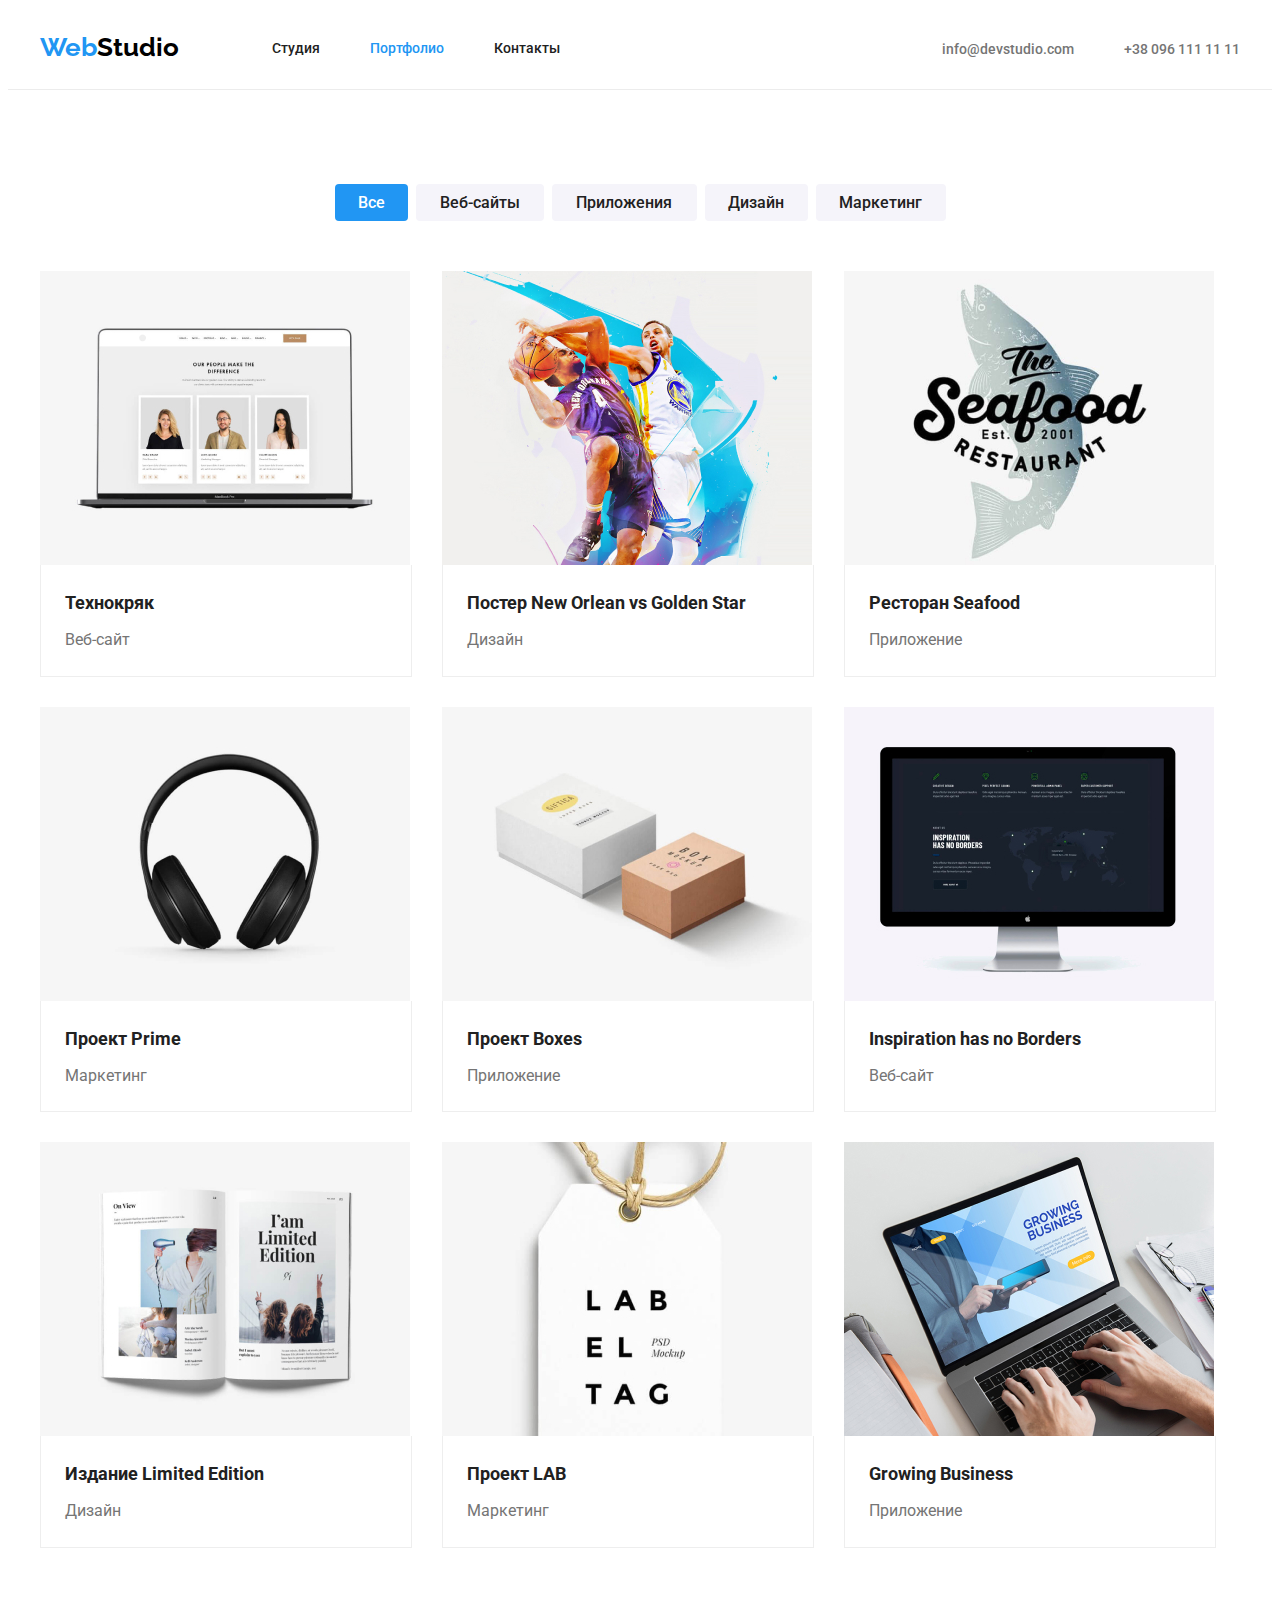
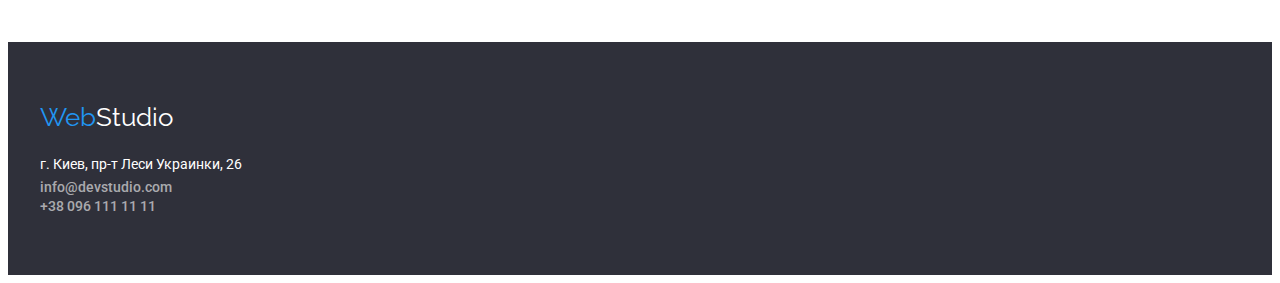
==== portfolio.html @ 7666242a "Initial commit" ====
<!DOCTYPE html>
<html lang="ru">

<head>
    <meta charset="UTF-8">
    <meta http-equiv="X-UA-Compatible" content="IE=edge">
    <meta name="viewport" content="width=device-width, initial-scale=1.0">
    <title>portfolio</title>
    <link rel="preconnect" href="https://fonts.googleapis.com">
    <link rel="preconnect" href="https://fonts.gstatic.com" crossorigin>
    <link
        href="https://fonts.googleapis.com/css2?family=Raleway:wght@700&family=Roboto:wght@400;500;700;900&display=swap"
        rel="stylesheet">
    <link rel="stylesheet" href="https://cdnjs.cloudflare.com/ajax/libs/modern-normalize/1.1.0/modern-normalize.min.css"
    integrity="sha512-wpPYUAdjBVSE4KJnH1VR1HeZfpl1ub8YT/NKx4PuQ5NmX2tKuGu6U/JRp5y+Y8XG2tV+wKQpNHVUX03MfMFn9Q=="
    crossorigin="anonymous" referrerpolicy="no-referrer" />
    <link rel="stylesheet" href="./css/style.css">
</head>

<body>
    <header class="heder-line">
        <div class="container header">
            <nav class="nav">
                <a href="index.html" class="logo" lang="en">Web<span class="text-logo">Studio</span></a>
            
                <ul class="site-nav list">
                    <li class="site"> <a href="./index.html" class="link-site">Студия</a></li>
                    <li class="site"> <a href="./portfolio.html" class="link-site current">Портфолио</a></li>
                    <li class="site"> <a href="./contact.html" class="link-site">Контакты</a></li>
                </ul>
            </nav>
            <ul class="auth-nav list">
                <li class="site"><a href="mailto:info@devstudio.com" class="link-auth">info@devstudio.com</a></li>
                <li class="site"> <a href="tell:+380961111111" class="link-auth">+38 096 111 11 11</a> </li>
            </ul>
        </div>
        
    </header>

    <!--Портфолио--> 
    
        <section>
            <div class="container portfolio">
            <h1 hidden>Портфолио</h1>
        
            <!--Фильтр-->
            <ul class="filter">
                <li class="filter-button"><button type="button" class="button-all current">Все</button></li>
                <li class="filter-button"><button type="button" class="button-site">Веб-сайты</button></li>
                <li class="filter-button"><button type="button" class="button-app">Приложения</button></li>
                <li class="filter-button"><button type="button" class="button-desighn">Дизайн</button></li>
                <li class="filter-button"><button type="button" class="button-marketing">Маркетинг</button></li>
            </ul>
            <!--Сайты-->
            <ul class="cards">

                <li class="cards-item">
                    <a href="">
                        <img src="img/img1.jpg" alt="img1" width="370" height="294">
                        <div class="border">
                            <div class="text-portfolio">
                                <h2 class="name-portfolio">Технокряк</h2>
                                <p class="work-portfolio">Веб-сайт</p>
                            </div>
                        </div>
                    </a>
                </li>
        
                <li class="cards-item">
                    <a href="">
                        <img src="img/img2.jpg" alt="img2" width="370" height="294">
                        <div class="border">
                            <div class="text-portfolio">
                                <h2 class="name-portfolio">Постер <span lang="en">New Orlean vs Golden Star</span></h2>
                                <p class="work-portfolio">Дизайн</p>
                            </div>
                        </div>
                    </a>
                </li>
        
                <li class="cards-item">
                    <a href="">
                        <img src="img/img3.jpg" alt="img3" width="370" height="294">
                        <div class="border">
                            <div class="text-portfolio">
                                <h2 class="name-portfolio">Ресторан <span lang="en">Seafood</span> </h2>
                                <p class="work-portfolio">Приложение</p>
                            </div>
                        </div>
                    </a>
                </li>
        
                <li class="cards-item">
                    <a href="">
                        <img src="img/img4.jpg" alt="img4" width="370" height="294">
                        <div class="border">
                            <div class="text-portfolio">
                                <h2 class="name-portfolio">Проект <span lang="en">Prime</span> </h2>
                                <p class="work-portfolio">Маркетинг</p>
                            </div>
                        </div>
                    </a>
                </li>
        
                <li class="cards-item">
                    <a href="">
                        <img src="img/img5.jpg" alt="img5" width="370" height="294">
                        <div class="border">
                            <div class="text-portfolio">
                                <h2 class="name-portfolio">Проект <span lang="en">Boxes</span> </h2>
                                <p class="work-portfolio">Приложение</p>
                            </div>
                        </div>
                    </a>
                </li>
        
                <li class="cards-item">
                    <a href="">
                        <img src="img/img6.jpg" alt="img6" width="370" height="294">
                        <div class="border">
                            <div class="text-portfolio">
                                <h2 class="name-portfolio" lang="en">Inspiration has no Borders</h2>
                                <p class="work-portfolio">Веб-сайт</p>
                            </div>
                        </div>
                    </a>
                </li>
        
                <li class="cards-item">
                    <a href="">
                        <img src="img/img7.jpg" alt="img7" width="370" height="294">
                        <div class="border">
                            <div class="text-portfolio">
                                <h2 class="name-portfolio">Издание <span lang="en">Limited Edition</span> </h2>
                                <p class="work-portfolio">Дизайн</p>
                            </div>
                        </div>
                    </a>
                </li>
        
                <li class="cards-item">
                    <a href="">
                        <img src="img/img8.jpg" alt="img8" width="370" height="294">
                        <div class="border">
                            <div class="text-portfolio">
                                <h2 class="name-portfolio">Проект <span lang="en">LAB</span></h2>
                                <p class="work-portfolio">Маркетинг</p>
                            </div>
                        </div>
                    </a>
                </li>
        
                <li class="cards-item">
                    <a href="">
                        <img src="img/img9.jpg" alt="img9" width="370" height="294">
                        <div class="border">
                            <div class="text-portfolio">
                                <h2 class="name-portfolio" lang="en">Growing Business</h2>
                                <p class="work-portfolio">Приложение</p>
                            </div>
                        </div>
                    </a>
                </li>

            </ul>
            
            </div>
        </section>
    
    


    <footer class="footer">
        <div class="container">
            <a href="index.html" class="logo-footer" lang="en">Web<span class="text-logo2">Studio</span></a>
    
            <address class="addres">
                <p class="address-text">г. Киев, пр-т Леси Украинки, 26</p>
                <ul class="addres-link">
                    <li class="link-mail">
                        <a href="mailto:info@devstudio.com" class="link-footer">info@devstudio.com</a>
                    </li>
                    <li class="link-tell">
                        <a href="tell:+380961111111" class="link-footer">+38 096 111 11 11</a>
                    </li>
                </ul>
            </address>
        </div>
    </footer>
</body>

</html>
---- css/style.css ----
:root {
    --primary-text-color: #212121;
    --text-color: #757575;
    --accent-color: #2196F3;
    --primari-white-color: #ffffff;
}


body {
    background-color: var(--primari-white-color);
    font-family: 'Roboto', sans-serif;
}

li {
    list-style-type: none;
}

a {
    text-decoration: none;
}

.list {
    padding: 0px;
    margin: 0px;
}

/*Шапка сайта*/

.heder-line {
    border-bottom: 1px solid #ECECEC;
}

.header {
    display: flex;
    align-items: center;
    
}

.nav {
    display: flex;
}

.logo {
    color: var(--accent-color);
    font-family: 'Raleway', sans-serif;
    font-weight: 700;
    font-size: 26px;
    line-height: 1.2;
    padding-top: 24px;
    padding-bottom: 25px;
    }

.text-logo {
    color: black;
}



.site-nav .link-site.current {
    color: var(--accent-color);
}

.site-nav {
    display: flex;
    margin-left: 93px;
}

.site-nav .site + .site {
    margin-left: 50px;
}

.link-auth:hover,
.link-site:hover {
    color: var(--accent-color);
}

.link-site:focus .link-auth:focus {
    color: var(--accent-color);
}

.link-site {
    display: block;
    color: var(--primary-text-color);
    font-weight: 500;
    font-size: 14px;
    line-height: 1.2;
    padding-top: 32px;
    padding-bottom: 32px;


}

.auth-nav {
    display: flex;
    margin-left: auto;
}

.auth-nav .site + .site {
    margin-left: 50px;
}

.link-auth {
    color: var(--text-color);
    font-weight: 500;
    font-size: 14px;
    line-height: 1.2;
    padding-top: 32px;
    padding-bottom: 32px;
}

.container {
    margin-left: auto;
    margin-right: auto;
    width: 1200px;
    padding-left: 15px;
    padding-right: 15px;
}

/*Герои*/
.hero {
    background-color: #2F303A;
    text-align: center;
    padding-top: 200px;
    padding-bottom: 200px;
}

.hero-text {
    margin-top: 0px;
    margin-bottom: 30px;
    color: var(--primari-white-color);
    font-weight: 900;
    font-size: 44px;
    line-height: 1.4;
    
}

.button-hero {
    background-color: var(--accent-color);
    color: var(--primari-white-color);
    font-family: inherit;
    font-weight: 700;
    font-size: 16px;
    line-height: 1.2;
    cursor: pointer;
    padding: 10px 32px;
    border-radius: 4px;
    text-align: center;
    border: none;
    min-width: 200px;
    
}

.button-hero:hover,
.button-hero:focus {
    background-color: #188CE8;
}


/*Преимущества*/

.section {
    padding-top: 94px;
    padding-bottom: 94px;
}

.benefits-list > .element+.element {
margin-left: 30px;
}


.benefits-list > .element {
    width: 270px;
}

.benefits-list {
    margin-top: 0px;
    display: flex;
    padding-inline-start: 0px;
        
}



.benefits-title {
    margin-top: 0px;
    margin-bottom: 10px;
    color: var(--primary-text-color);
    font-weight: 700;
    font-size: 14px;
    line-height: 1.2;
}

.benefits-text {
    margin-top: 0px;
    margin-bottom: 0px;
    color: var(--text-color);
    font-weight: 400;
    font-size: 14px;
    line-height: 1.7;
}

/*Примеры работ*/

.section-work {
    padding-bottom: 94px;
}

.work {
    margin-top: 0px;
    margin-bottom: 50px;
    color: var(--primary-text-color);
    font-weight: 700;
    font-size: 36px;
    line-height: 1.2;
    text-align: center;
    
}

.work-list {
    display: flex;
    margin-top: 0px;
    margin-bottom: 0px;
    padding-inline-start: 0px;
}

.work-list > .foto + .foto {
    margin-left: 30px;
}

.image {
    display: block;
}

/*Команда*/
.team {
    background-color: #F5F4FA;
    
}


.team-album {
    display: flex;
    padding-inline-start: 0px;
    margin-top: 0px;
    margin-bottom: 0px;
    
}

.team-album > .team-list + .team-list {
    margin-left: 30px;
}

.team-list {
    background-color: var(--primari-white-color);
    text-align: center;
    width: 270px;
    border-radius: 0px 0px 4px 4px;
    box-shadow: 0px 1px 3px 0px rgba(0, 0, 0, 0.12), 
    0px 1px 1px 0px rgba(0, 0, 0, 0.14), 0px 2px 1px 0px rgba(0, 0, 0, 0.2);
    
}

.team-title {
    color: var(--primary-text-color);
    font-weight: 700;
    font-size: 36px;
    line-height: 1.2;
    text-align: center;
    margin-top: 0px;
   
    
}

.portret {
    display: block;
}

.team-info {
    padding-top: 30px;
    padding-bottom: 30px;
}

.name-title {
    color: var(--primary-text-color);
    font-weight: 500;
    font-size: 16px;
    line-height: 1.2;
    margin-top: 0px;
    margin-bottom: 10px;
}

.position {
    color: var(--text-color);
    font-weight: 400;
    font-size: 16px;
    line-height: 1.2;
    margin-top: 0px;
    margin-bottom: 0px;
    
}

/*Футер*/
.footer {
    background-color: #2F303A;
    padding-top: 60px;
    padding-bottom: 60px;   
}


.link-footer:hover,
.link-footer:focus {
    color: var(--accent-color);
}

.logo-footer {
    color: var(--accent-color);
    font-family: 'Raleway', sans-serif;
    font-weight: 400;
    font-size: 26px;
    line-height: 1.2;

}

.text-logo2 {
    color: #FFFFFF;
}

.addres{
margin-top: 20px;
font-style: inherit;
}

.address-text {
    color: var(--primari-white-color);
    font-style: normal;
    font-weight: 400;
    font-size: 14px;
    line-height: 1.7;
    margin-top: 0px;
    margin-bottom: 0px;
}

.addres-link {
    padding-left: 0px;
    margin: 0px;
}

.link-mail {
   
    margin-bottom: 0px;
    margin-top: 0px;
    margin-bottom: 0px;
}

.link-tell {
    padding-top: 0px;
    margin-bottom: 0px;
}

.link-footer {
    color: rgba(255, 255, 255, 0.6);
    font-weight: 500;
    font-size: 14px;
    line-height: 1.2;
    padding-top: 9px;

}




/*Портфолио фильтр*/

.portfolio {
    margin-top: 94px;
    margin-bottom: 94px;
}

.filter {
    display: flex;
    margin-top: 0px;
    margin-bottom: 50px;
    justify-content: center;
    padding-inline-start: 0px;
}

.filter button {
    font-family: inherit;
    font-weight: 500;
    font-size: 16px;
    line-height: 1.6;
    color: var(--primary-text-color);
    background-color: #F5F4FA;
    cursor: pointer;
    padding: 6px 22px;
    border-radius: 4px;
    display: inline-block;
    text-align: center;
    border: none;
    margin-bottom: 0px;
}

.filter > .filter-button + .filter-button {
    margin-left: 8px;
}

.filter .current {
    background-color: var(--accent-color);
    color: var(--primari-white-color);
}

.filter button:hover,
.filter button:focus {
    background-color: var(--accent-color);
    color: var(--primari-white-color);
}

.button-all {
    min-width: 73px;
}

.button-site {
    min-width: 128px;
}

.button-app {
    min-width: 145px;
}

.button-desighn {
    min-width: 103px;
}

.button-marketing {
    min-width: 130px;
}

/*Сайты*/

.cards {
    display: flex;
    flex-wrap: wrap;
    margin-top: 0px;
    padding-inline-start: 0px;
    
}
.cards-item img {
    display: block;
}

.cards-item {
    
    margin-bottom: 30px;
    margin-right: 30px;
}

.cards-item:nth-child(3n) {
    margin-right: 0px;
}

.cards-item:nth-last-child(-n + 3){
    margin-bottom: 0px;
}

.text-portfolio {
    padding: 20px 24px;
    
   
}

.name-portfolio {
    font-weight: 700;
    font-size: 18px;
    line-height: 2;
    color: var(--primary-text-color);
    margin-top: 0px;
    margin-bottom: 4px;
}

.work-portfolio {
    font-weight: 400;
    font-size: 16px;
    line-height: 1.9;
    color: var(--text-color);
    margin-top: 0px;
    margin-bottom: 0px;
}

.border {
    width: 370px;
    border-left: 1px solid rgba(238, 238, 238, 1);
    border-right: 1px solid rgba(238, 238, 238, 1);
    border-bottom: 1px solid rgba(238, 238, 238, 1);
}
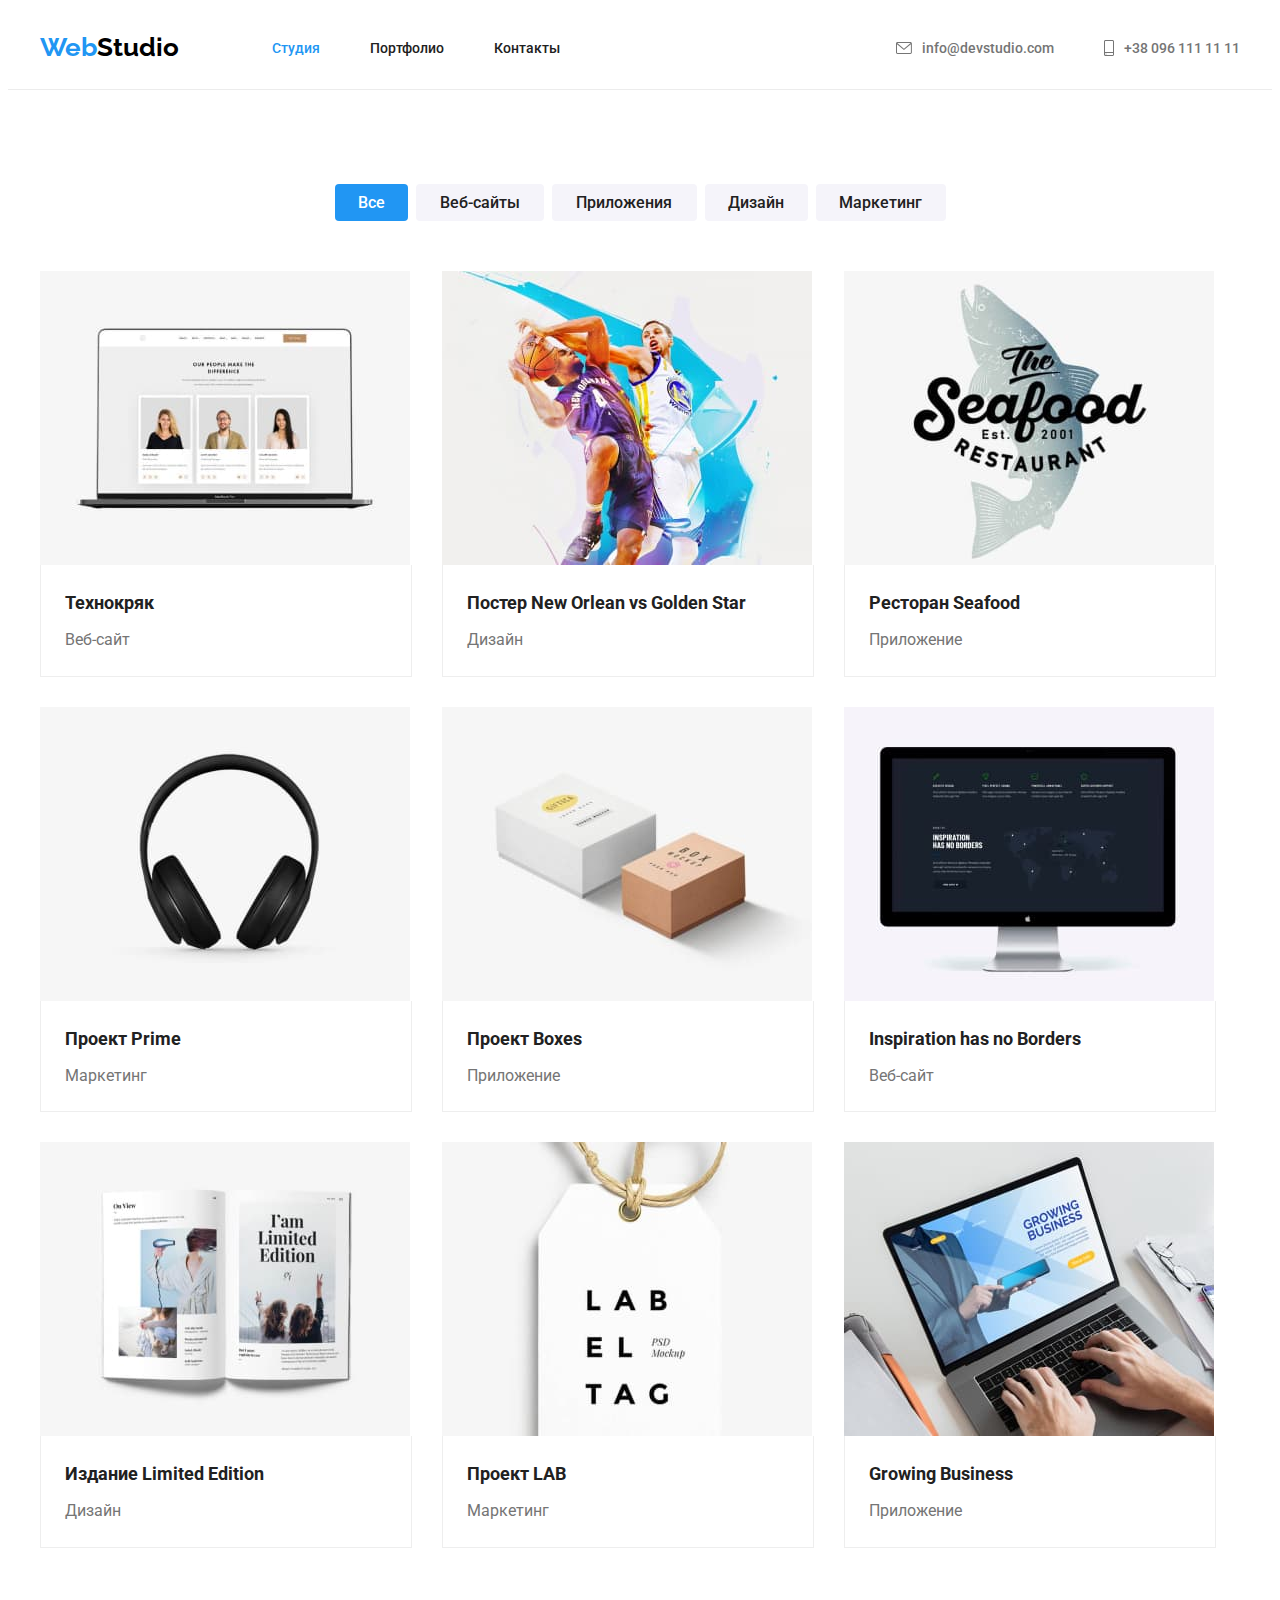
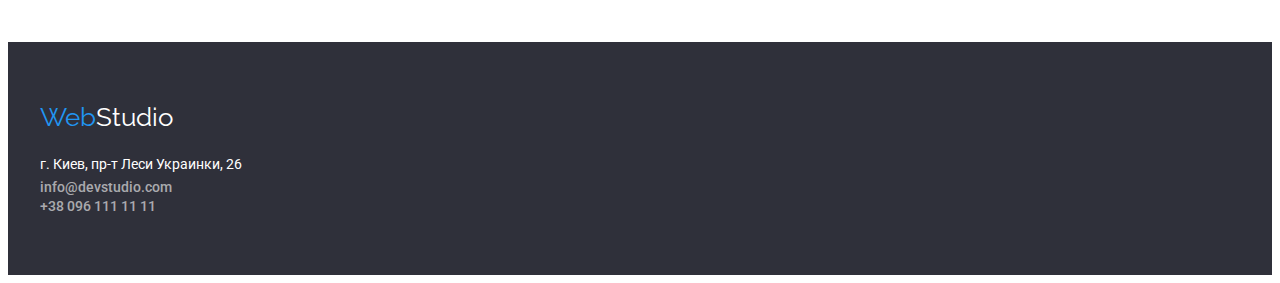
==== commit 88a9a353: "commit svg" ====
--- a/portfolio.html
+++ b/portfolio.html
@@ -18,23 +18,38 @@
 </head>
 
 <body>
+<body>
+    <!--Шапка сайта-->
     <header class="heder-line">
         <div class="container header">
             <nav class="nav">
                 <a href="index.html" class="logo" lang="en">Web<span class="text-logo">Studio</span></a>
-            
                 <ul class="site-nav list">
-                    <li class="site"> <a href="./index.html" class="link-site">Студия</a></li>
-                    <li class="site"> <a href="./portfolio.html" class="link-site current">Портфолио</a></li>
+                    <li class="site"> <a href="./index.html" class="link-site current">Студия</a></li>
+                    <li class="site"> <a href="./portfolio.html" class="link-site">Портфолио</a></li>
                     <li class="site"> <a href="./contact.html" class="link-site">Контакты</a></li>
                 </ul>
             </nav>
+
             <ul class="auth-nav list">
-                <li class="site"><a href="mailto:info@devstudio.com" class="link-auth">info@devstudio.com</a></li>
-                <li class="site"> <a href="tell:+380961111111" class="link-auth">+38 096 111 11 11</a> </li>
+                <li class="site">
+                    <a href="mailto:info@devstudio.com" class="link-auth">
+                        <svg class="mail-icon" width="16" height="12">
+                            <use href="./img/sprite.svg#icon-envelope"></use>
+                        </svg> info@devstudio.com
+                    </a>
+                </li>
+
+                <li class="site">
+                    <a href="tell:+380961111111" class="link-auth">
+                        <svg class="tell-icon" width="10" height="16">
+                            <use href="./img/sprite.svg#icon-smartphone"></use>
+                        </svg>
+                        +38 096 111 11 11
+                    </a>
+                </li>
             </ul>
         </div>
-        
     </header>
 
     <!--Портфолио--> 
--- a/css/style.css
+++ b/css/style.css
@@ -100,13 +100,27 @@
     margin-left: 50px;
 }
 
+.mail-icon {
+    margin-right: 10px; 
+    fill: currentColor;
+}
+
+.tell-icon {
+    margin-right: 10px;
+    fill: currentColor;
+}
+
+
 .link-auth {
+    display: inline-flex;
+    align-items: center;
     color: var(--text-color);
     font-weight: 500;
     font-size: 14px;
     line-height: 1.2;
     padding-top: 32px;
     padding-bottom: 32px;
+    fill: #757575;
 }
 
 .container {
@@ -123,6 +137,16 @@
     text-align: center;
     padding-top: 200px;
     padding-bottom: 200px;
+    max-width: 1600px;
+    height: 600px;
+    margin-left: auto;
+    margin-right: auto;
+    background-image: linear-gradient(to right,
+    rgba(47, 48, 58, 0.4), 
+    rgba(47, 48, 58, 0.4) ) , 
+    url(../img/Img.jpg);
+    
+    
 }
 
 .hero-text {
@@ -162,6 +186,14 @@
 .section {
     padding-top: 94px;
     padding-bottom: 94px;
+}
+
+.element-icon {
+    width: 270px;
+    height: 120px;
+    padding: 25px 100px;
+    margin-bottom: 30px;
+    background-color: #F5F4FA;
 }
 
 .benefits-list > .element+.element {
@@ -296,8 +328,47 @@
     font-size: 16px;
     line-height: 1.2;
     margin-top: 0px;
-    margin-bottom: 0px;
-    
+    margin-bottom: 16px;
+    
+}
+
+.team-icon-list {
+    display: flex;
+    padding: 0px;
+    margin: 0px 32px 0px 32px;
+}
+
+.team-icon-list .team-icon + .team-icon {
+    margin-left: 10px;
+}
+
+.team-icon {
+    display: flex;
+    width: 44px;
+    height: 44px;
+    
+    
+    background-color:#FFFFFF;
+    fill: #AFB1B8;
+}
+
+.team-link {
+    margin: 0px;
+    padding: 12px;
+    background-color: #FFFFFF;
+    fill: #AFB1B8;
+    border-radius: 50%;
+}
+
+.team-link:hover {
+    background-color: var(--accent-color);
+    fill: #FFFFFF;
+}
+
+.social-icon {
+    display: flex;
+    margin: 0px;
+    padding: 0px;
 }
 
 /*Футер*/
@@ -453,6 +524,7 @@
     
     margin-bottom: 30px;
     margin-right: 30px;
+    
 }
 
 .cards-item:nth-child(3n) {
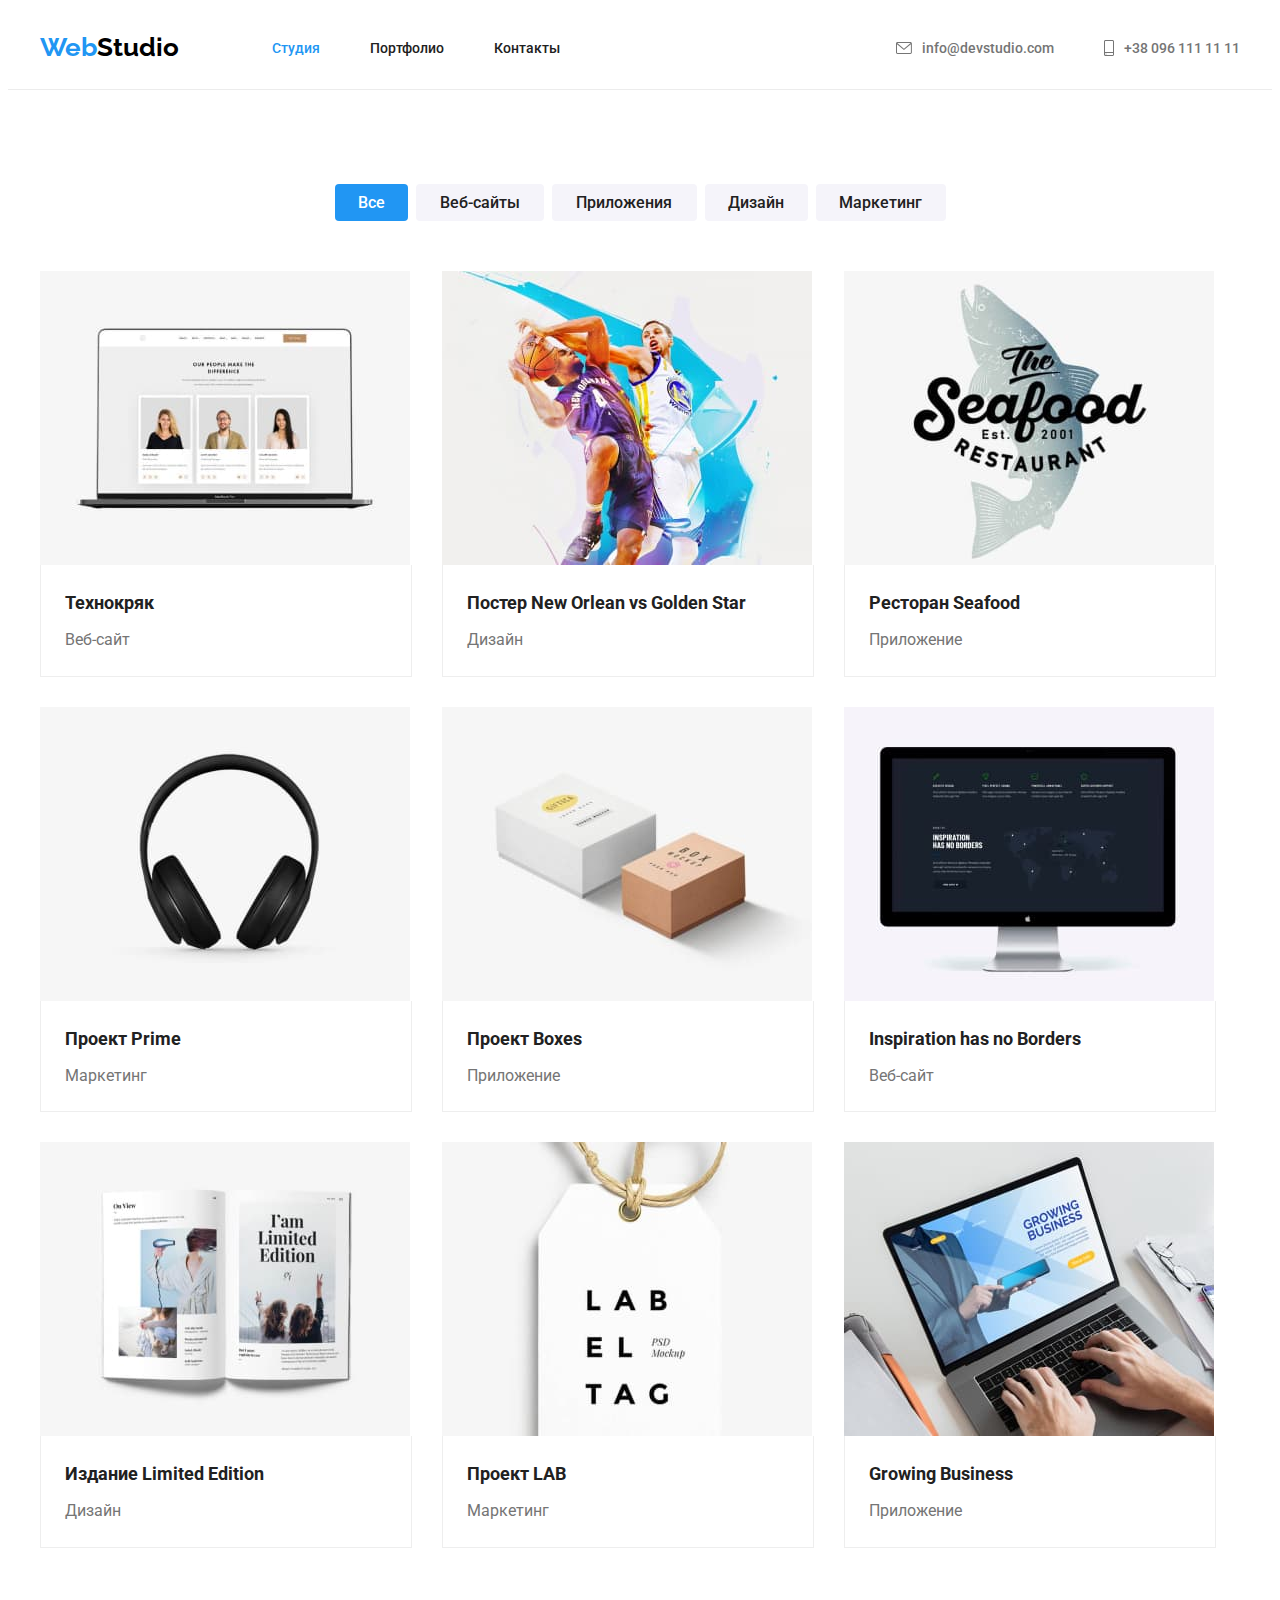
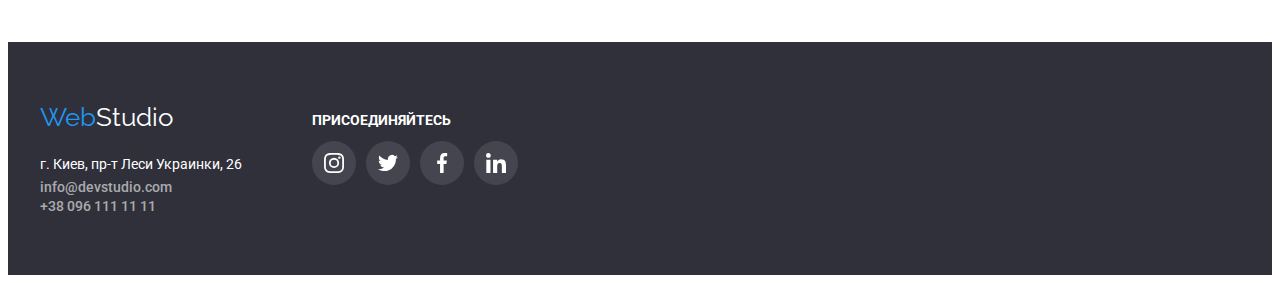
==== commit 0575c591: "ICON FUTER" ====
--- a/portfolio.html
+++ b/portfolio.html
@@ -186,21 +186,69 @@
 
 
     <footer class="footer">
-        <div class="container">
-            <a href="index.html" class="logo-footer" lang="en">Web<span class="text-logo2">Studio</span></a>
-    
-            <address class="addres">
-                <p class="address-text">г. Киев, пр-т Леси Украинки, 26</p>
-                <ul class="addres-link">
-                    <li class="link-mail">
-                        <a href="mailto:info@devstudio.com" class="link-footer">info@devstudio.com</a>
-                    </li>
-                    <li class="link-tell">
-                        <a href="tell:+380961111111" class="link-footer">+38 096 111 11 11</a>
-                    </li>
+        <div class="container footer-element">
+    
+            <div>
+                <a href="index.html" class="logo-footer" lang="en">Web<span class="text-logo2">Studio</span></a>
+    
+                <address class="addres">
+                    <p class="address-text">г. Киев, пр-т Леси Украинки, 26</p>
+                    <ul class="addres-link">
+                        <li class="link-mail">
+                            <a href="mailto:info@devstudio.com" class="link-footer">info@devstudio.com</a>
+                        </li>
+                        <li class="link-tell">
+                            <a href="tell:+380961111111" class="link-footer">+38 096 111 11 11</a>
+                        </li>
+                    </ul>
+                </address>
+            </div>
+    
+            <div class="footer-box">
+    
+                <h2 class="Box-title">ПРИСОЕДИНЯЙТЕСЬ</h2>
+    
+                <ul class="footer-list">
+    
+                    <li class="footer-element">
+                        <a href="" class="box-link">
+                            <svg class="icon-box" width="20" height="20">
+                                <use href="./img/sprite.svg#icon-instagram"></use>
+                            </svg>
+                        </a>
+                    </li>
+    
+                    <li class="footer-element">
+                        <a href="" class="box-link">
+                            <svg class="icon-box" width="20" height="20">
+                                <use href="./img/sprite.svg#icon-twitter"></use>
+                            </svg>
+                        </a>
+                    </li>
+    
+                    <li class="footer-element">
+                        <a href="" class="box-link">
+                            <svg class="icon-box" width="20" height="20">
+                                <use href="./img/sprite.svg#icon-facebook"></use>
+                            </svg>
+                        </a>
+                    </li>
+    
+                    <li class="footer-element">
+                        <a href="" class="box-link">
+                            <svg class="icon-box" width="20" height="20">
+                                <use href="./img/sprite.svg#icon-linkedin"></use>
+                            </svg>
+                        </a>
+                    </li>
+    
                 </ul>
-            </address>
+    
+            </div>
+    
         </div>
+    
+    
     </footer>
 </body>
 
--- a/css/style.css
+++ b/css/style.css
@@ -73,10 +73,13 @@
 .link-auth:hover,
 .link-site:hover {
     color: var(--accent-color);
-}
-
-.link-site:focus .link-auth:focus {
+    fill: #2196F3;
+}
+
+.link-site:focus,
+.link-auth:focus {
     color: var(--accent-color);
+    fill: #2196F3;
 }
 
 .link-site {
@@ -300,6 +303,7 @@
     line-height: 1.2;
     text-align: center;
     margin-top: 0px;
+    margin-bottom: 50px;
    
     
 }
@@ -342,17 +346,10 @@
     margin-left: 10px;
 }
 
-.team-icon {
-    display: flex;
-    width: 44px;
-    height: 44px;
-    
-    
-    background-color:#FFFFFF;
-    fill: #AFB1B8;
-}
+
 
 .team-link {
+    display: flex;
     margin: 0px;
     padding: 12px;
     background-color: #FFFFFF;
@@ -360,7 +357,8 @@
     border-radius: 50%;
 }
 
-.team-link:hover {
+.team-link:hover,
+.team-link:focus {
     background-color: var(--accent-color);
     fill: #FFFFFF;
 }
@@ -369,6 +367,62 @@
     display: flex;
     margin: 0px;
     padding: 0px;
+}
+
+/*Clients*/
+
+.clients {
+    padding-top: 94px;
+    padding-bottom: 94px;
+
+}
+
+.clients-tile {
+    color: var(--primary-text-color);
+    font-weight: 700;
+    font-size: 36px;
+    line-height: 1.2;
+    text-align: center;
+    margin-top: 0px;
+    margin-bottom: 50px;
+
+}
+
+.clients-list {
+    display: flex;
+    padding-inline-start:0px;
+    margin-bottom: 0px;
+
+
+}
+
+.clients-element {
+    width: 170px;
+    height: 92px;
+   
+    
+}
+
+.clients-list .clients-element + .clients-element {
+    margin-left: 30px;
+}
+
+.clients-link {
+    display: inline-flex;
+    padding: 16px 32px;
+    margin: 0px;
+    border: 1px solid rgba(175, 177, 184, 1);
+    border-radius: 4px;
+    fill: #AFB1B8;
+} 
+
+.clients-link:hover,
+.clients-link:focus {
+    border: 1px solid rgba(33, 150, 243, 1);
+    fill: #2196F3;
+}
+
+.clients-icon {
 }
 
 /*Футер*/
@@ -378,6 +432,9 @@
     padding-bottom: 60px;   
 }
 
+.footer-element {
+    display: flex;
+}
 
 .link-footer:hover,
 .link-footer:focus {
@@ -385,12 +442,13 @@
 }
 
 .logo-footer {
+    display: flex;
     color: var(--accent-color);
     font-family: 'Raleway', sans-serif;
     font-weight: 400;
     font-size: 26px;
     line-height: 1.2;
-
+    margin-bottom: 20px;
 }
 
 .text-logo2 {
@@ -398,7 +456,7 @@
 }
 
 .addres{
-margin-top: 20px;
+
 font-style: inherit;
 }
 
@@ -438,8 +496,48 @@
 
 }
 
-
-
+.footer-box {
+    margin-top: 18px;
+    margin-left: 70px;
+}
+
+.Box-title {
+    color: #ffffff;
+    font-weight: 700;
+    font-size: 14px;
+    line-height: 1.14px;
+    margin-top: 0px;
+    margin-bottom: 20px;
+    
+}
+
+.footer-list {
+    display: flex;
+    padding-inline-start: 0px;
+}
+
+.footer-list .footer-element +.footer-element {
+    margin-left: 10px;
+}
+
+.box-link {
+    display: flex;
+    margin: 0px;
+    padding: 12px;
+    background-color: rgba(255, 255, 255, 0.1);;
+    fill: #ffffff;
+    border-radius: 50%;
+
+}
+
+.box-link:hover,
+.box-link:focus {
+    background-color: #2196F3;
+}
+
+.icon-box {
+    fill: #ffffff;
+}
 
 /*Портфолио фильтр*/
 
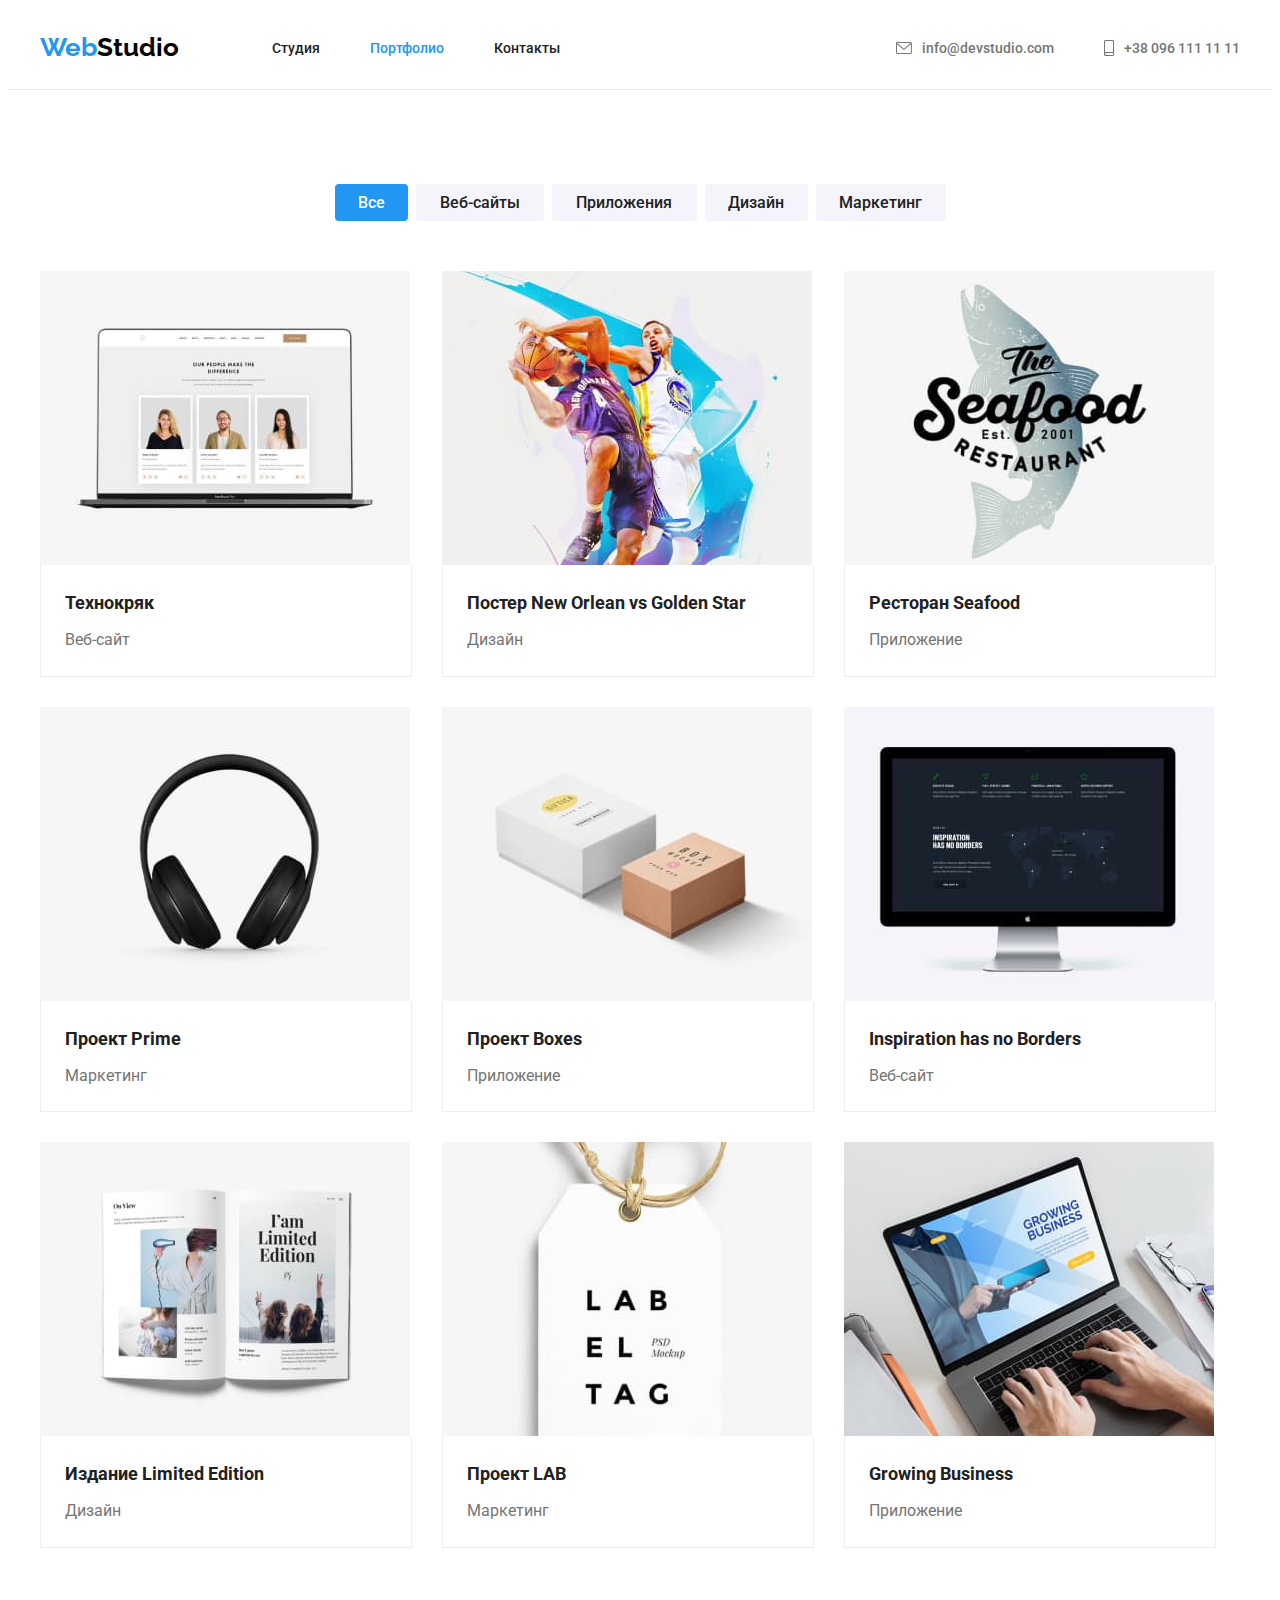
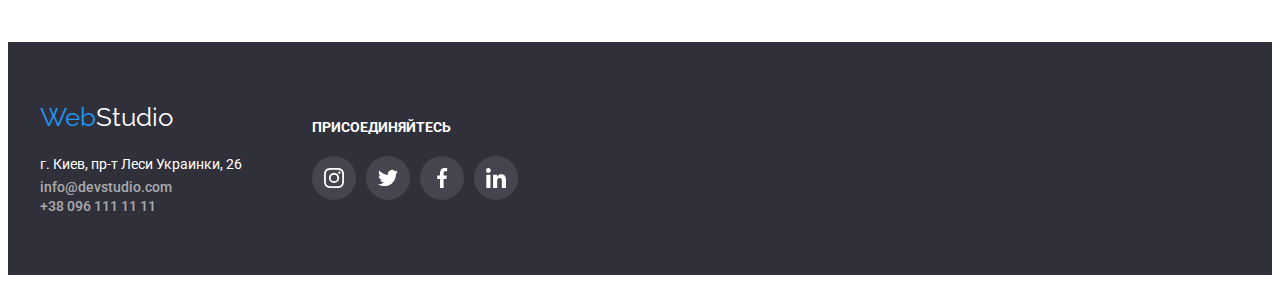
==== commit ee5ef35c: "correct" ====
--- a/portfolio.html
+++ b/portfolio.html
@@ -25,8 +25,8 @@
             <nav class="nav">
                 <a href="index.html" class="logo" lang="en">Web<span class="text-logo">Studio</span></a>
                 <ul class="site-nav list">
-                    <li class="site"> <a href="./index.html" class="link-site current">Студия</a></li>
-                    <li class="site"> <a href="./portfolio.html" class="link-site">Портфолио</a></li>
+                    <li class="site"> <a href="./index.html" class="link-site ">Студия</a></li>
+                    <li class="site"> <a href="./portfolio.html" class="link-site current">Портфолио</a></li>
                     <li class="site"> <a href="./contact.html" class="link-site">Контакты</a></li>
                 </ul>
             </nav>
--- a/css/style.css
+++ b/css/style.css
@@ -497,23 +497,27 @@
 }
 
 .footer-box {
-    margin-top: 18px;
+    
     margin-left: 70px;
+    padding-top: 18px;
 }
 
 .Box-title {
+    display: flex;
     color: #ffffff;
     font-weight: 700;
     font-size: 14px;
-    line-height: 1.14px;
+    line-height: 1.14;
     margin-top: 0px;
     margin-bottom: 20px;
+
     
 }
 
 .footer-list {
     display: flex;
     padding-inline-start: 0px;
+      margin: 0px;    
 }
 
 .footer-list .footer-element +.footer-element {
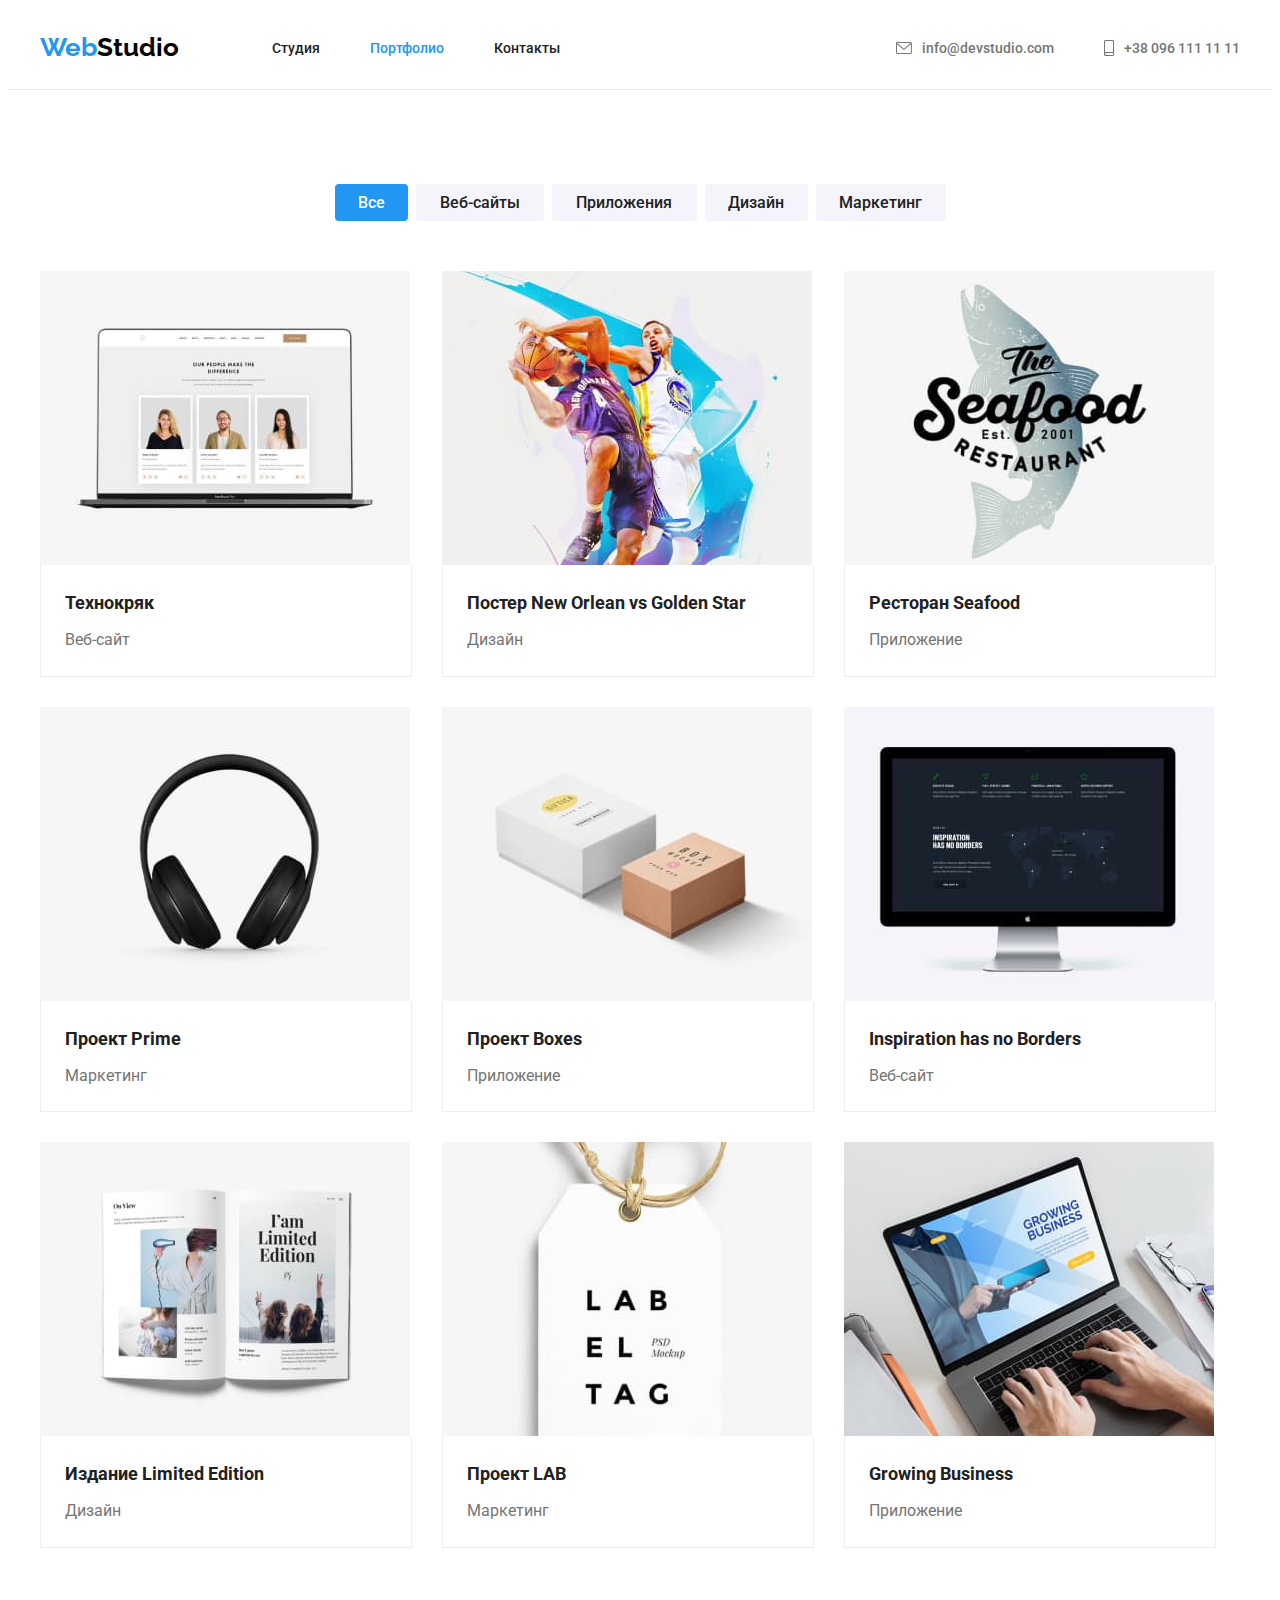
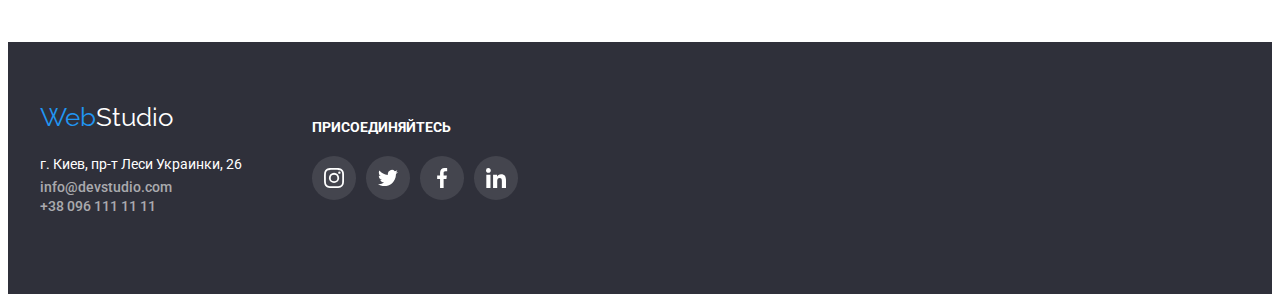
==== commit 1ad266ae: "correct icon" ====
--- a/portfolio.html
+++ b/portfolio.html
@@ -17,7 +17,7 @@
     <link rel="stylesheet" href="./css/style.css">
 </head>
 
-<body>
+
 <body>
     <!--Шапка сайта-->
     <header class="heder-line">
--- a/css/style.css
+++ b/css/style.css
@@ -148,8 +148,10 @@
     rgba(47, 48, 58, 0.4), 
     rgba(47, 48, 58, 0.4) ) , 
     url(../img/Img.jpg);
-    
-    
+}
+
+.hero:hover {
+    box-shadow:0px 4px 4px rgba(0, 0, 0, 0.25);
 }
 
 .hero-text {
@@ -192,20 +194,25 @@
 }
 
 .element-icon {
+    width: 100%;
+    height: 100%;
+    margin-bottom: 30px;
+    background-color: #F5F4FA;
+    display: flex;
+    justify-content: center;
+    align-items: center;
+}
+
+
+
+.benefits-list > .element+.element {
+margin-left: 30px;
+}
+
+
+.benefits-list > .element {
     width: 270px;
     height: 120px;
-    padding: 25px 100px;
-    margin-bottom: 30px;
-    background-color: #F5F4FA;
-}
-
-.benefits-list > .element+.element {
-margin-left: 30px;
-}
-
-
-.benefits-list > .element {
-    width: 270px;
 }
 
 .benefits-list {
@@ -346,14 +353,20 @@
     margin-left: 10px;
 }
 
-
+.team-icon {
+   
+   
+}
 
 .team-link {
     display: flex;
     margin: 0px;
-    padding: 12px;
     background-color: #FFFFFF;
     fill: #AFB1B8;
+    width: 44px;
+    height: 44px;
+    justify-content: center;
+    align-items: center;
     border-radius: 50%;
 }
 
@@ -397,8 +410,7 @@
 }
 
 .clients-element {
-    width: 170px;
-    height: 92px;
+    
    
     
 }
@@ -408,8 +420,11 @@
 }
 
 .clients-link {
+    width: 170px;
+       height: 92px;
     display: inline-flex;
-    padding: 16px 32px;
+    justify-content: center;
+    align-items: center;
     margin: 0px;
     border: 1px solid rgba(175, 177, 184, 1);
     border-radius: 4px;
@@ -456,7 +471,6 @@
 }
 
 .addres{
-
 font-style: inherit;
 }
 
@@ -500,6 +514,7 @@
     
     margin-left: 70px;
     padding-top: 18px;
+    padding-bottom: 34px;
 }
 
 .Box-title {
@@ -525,9 +540,12 @@
 }
 
 .box-link {
-    display: flex;
+    width: 44px;
+    height: 44px;
+    display: flex;
+    justify-content: center;
+    align-items: center;
     margin: 0px;
-    padding: 12px;
     background-color: rgba(255, 255, 255, 0.1);;
     fill: #ffffff;
     border-radius: 50%;
@@ -587,6 +605,7 @@
 .filter button:focus {
     background-color: var(--accent-color);
     color: var(--primari-white-color);
+    box-shadow:0px 4px 4px rgba(0, 0, 0, 0.25);
 }
 
 .button-all {
@@ -627,6 +646,10 @@
     margin-bottom: 30px;
     margin-right: 30px;
     
+}
+
+.cards-item:hover {
+    box-shadow:0px 4px 4px rgba(0, 0, 0, 0.25);
 }
 
 .cards-item:nth-child(3n) {
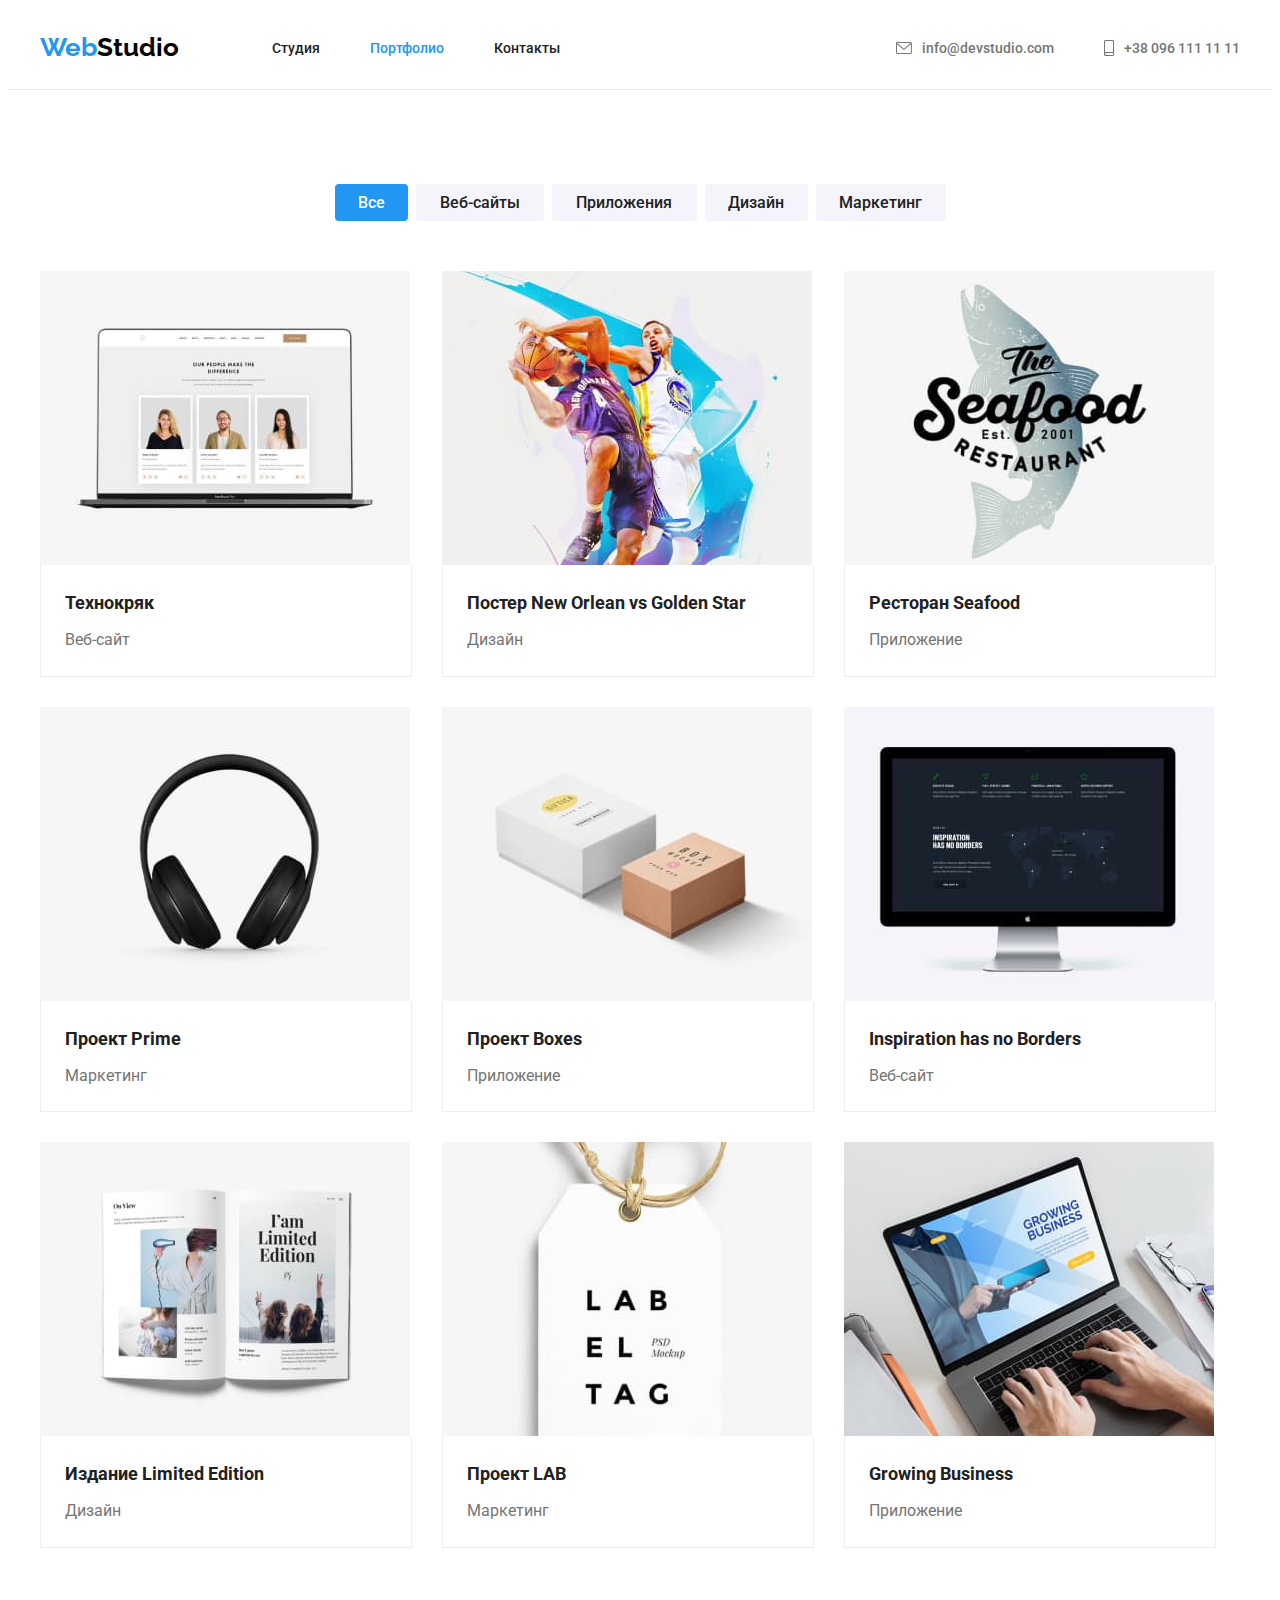
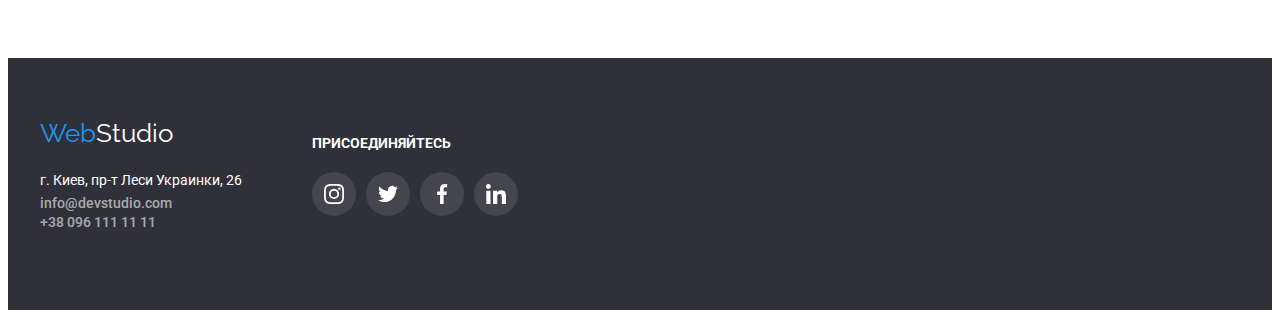
==== commit 9ba5bd02: "correct padding" ====
--- a/portfolio.html
+++ b/portfolio.html
@@ -54,7 +54,7 @@
 
     <!--Портфолио--> 
     
-        <section>
+        <section class="">
             <div class="container portfolio">
             <h1 hidden>Портфолио</h1>
         
--- a/css/style.css
+++ b/css/style.css
@@ -410,8 +410,9 @@
 }
 
 .clients-element {
-    
-   
+    display: flex;
+    width: 170px;
+    height: 92px;
     
 }
 
@@ -420,9 +421,9 @@
 }
 
 .clients-link {
-    width: 170px;
-       height: 92px;
-    display: inline-flex;
+    width: 100%;
+    height: 100%;
+    display: flex;
     justify-content: center;
     align-items: center;
     margin: 0px;
@@ -564,8 +565,8 @@
 /*Портфолио фильтр*/
 
 .portfolio {
-    margin-top: 94px;
-    margin-bottom: 94px;
+    padding-top: 94px;
+    padding-bottom: 94px;
 }
 
 .filter {
